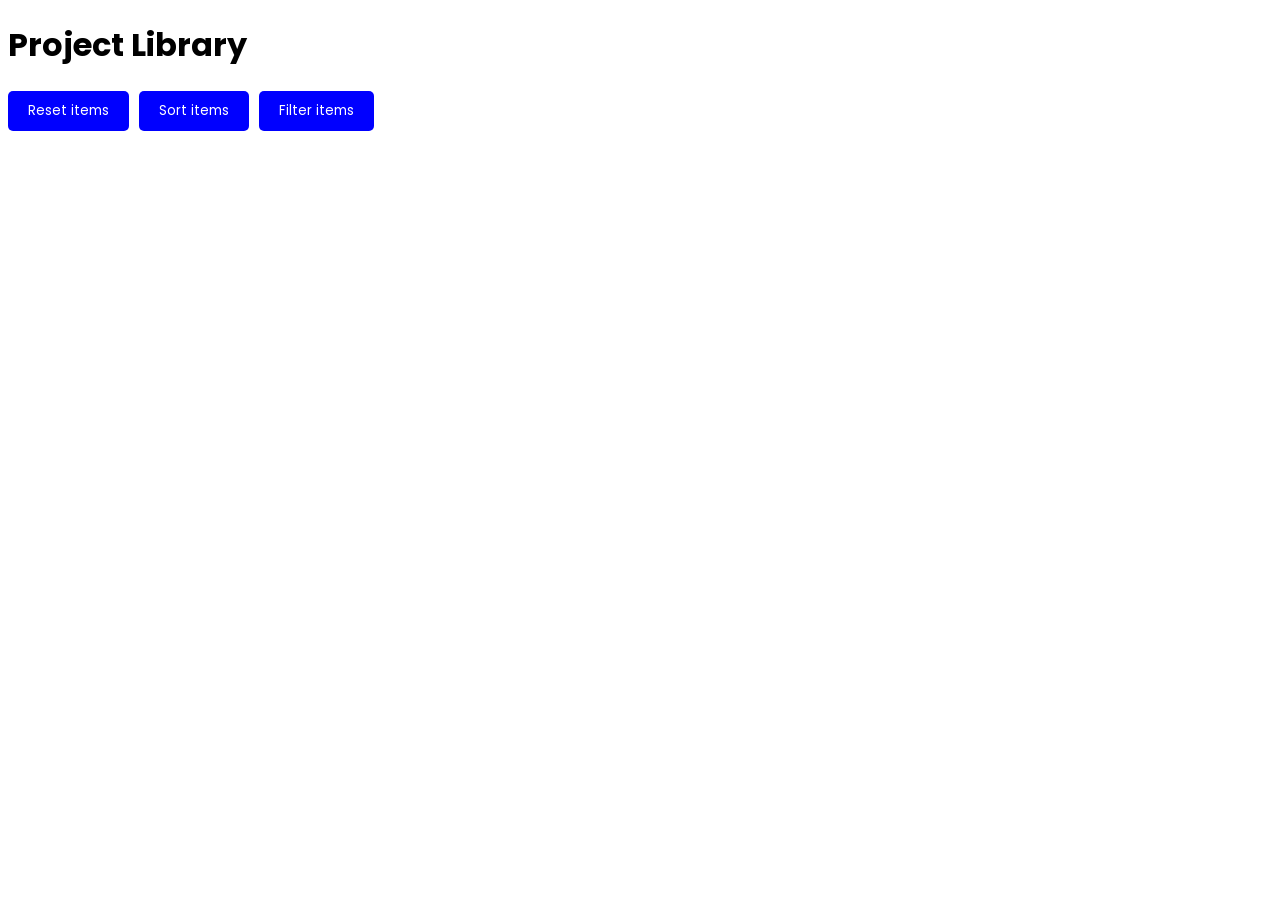
==== index.html @ eaef2f49 "Initial commit" ====
<!DOCTYPE html>
<html lang="en">

<head>
  <meta charset="UTF-8">
  <meta
    name="viewport"
    content="width=device-width, initial-scale=1.0"
  >
  <link
    rel="stylesheet"
    href="style.css"
  >
  <link
    rel="preconnect"
    href="https://fonts.googleapis.com"
  >
  <link
    rel="preconnect"
    href="https://fonts.gstatic.com"
    crossorigin
  >
  <link
    href="https://fonts.googleapis.com/css2?family=Poppins:ital,wght@0,100;0,200;0,300;0,400;0,500;0,600;0,700;0,800;0,900;1,100;1,200;1,300;1,400;1,500;1,600;1,700;1,800;1,900&display=swap"
    rel="stylesheet"
  >
  <title>Project Library</title>
</head>

<body>
  <h1>Project Library</h1>
  <div class="buttons">
    <button id="resetButton">Reset items</button>
    <button id="sortButton">Sort items</button>
    <button id="filterButton">Filter items</button>
  </div>
  <section
    class="library"
    id="library"
  ></section>
  <script src="script.js"></script>
</body>

</html>
---- style.css ----
body, button {
  font-family: "Poppins", sans-serif;
}

.buttons {
  display: flex;
  gap: 10px;
  margin-bottom: 20px;
}

button {
  padding: 10px 20px;
  border: none;
  background: blue;
  border-radius: 5px;
  color: white;
  cursor: pointer;
}

.library {
  display: flex;
  flex-wrap: wrap;
  gap: 20px;
}

.library .item {
  border: 1px solid blue;
  border-radius: 20px;
  width: 250px;
  display: flex;
  flex-direction: column;
  padding: 20px;
}

.library .item p {
  margin: 4px;
}

.item img, .item img {
  width: 200px;
  height: 200px;
  object-fit: cover;
  margin-top: auto;
}
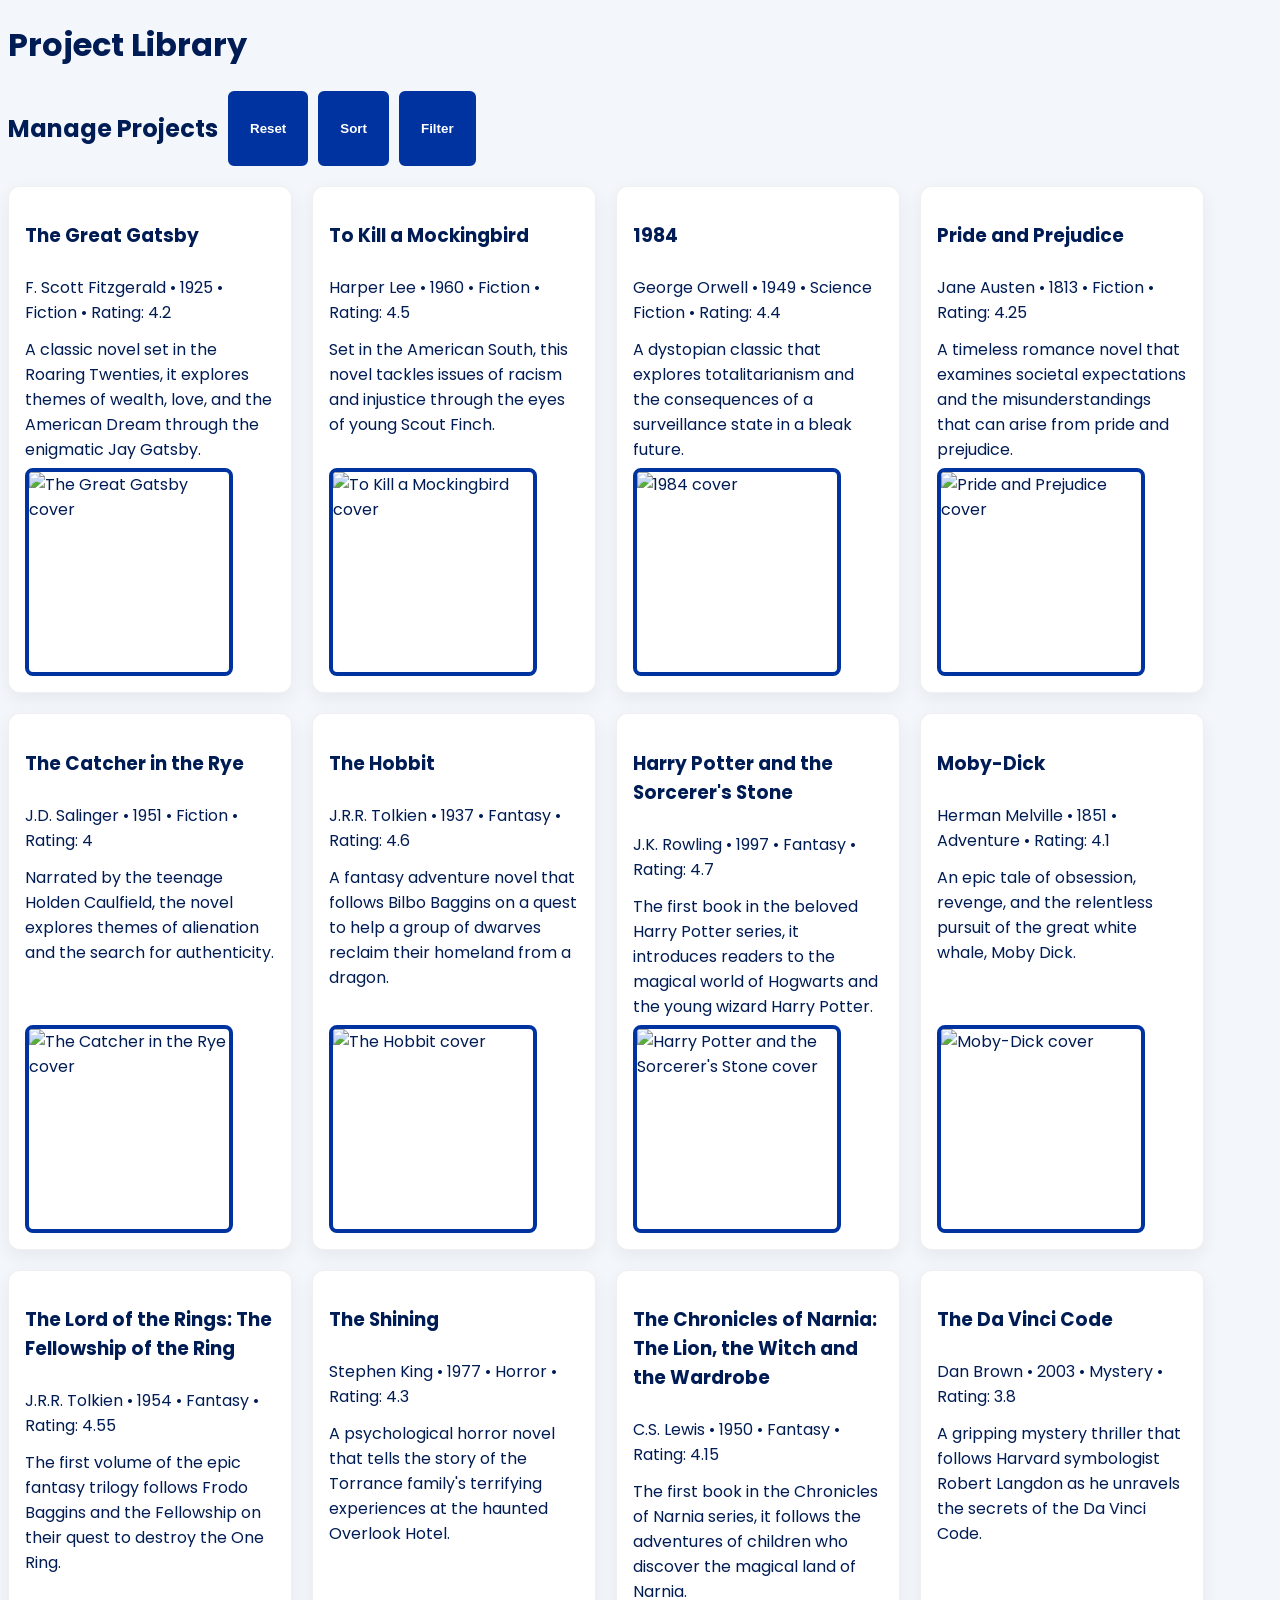
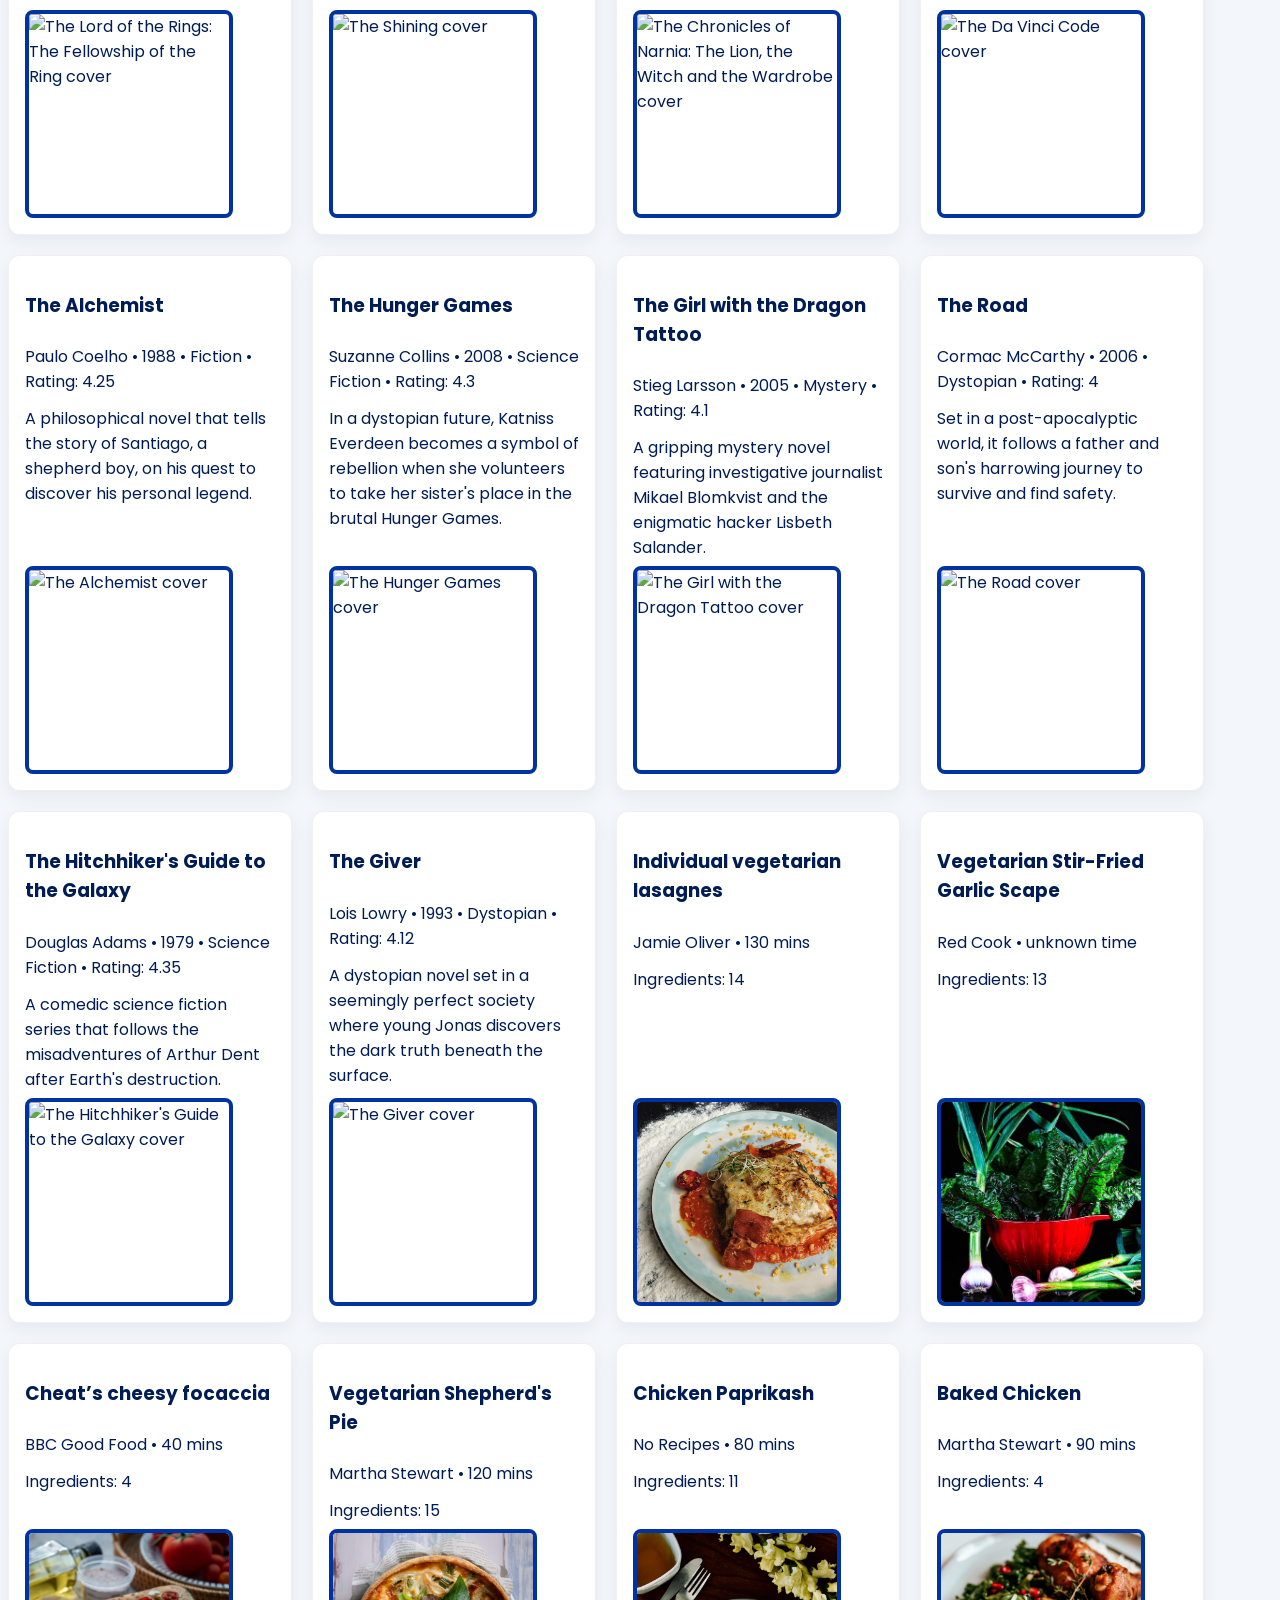
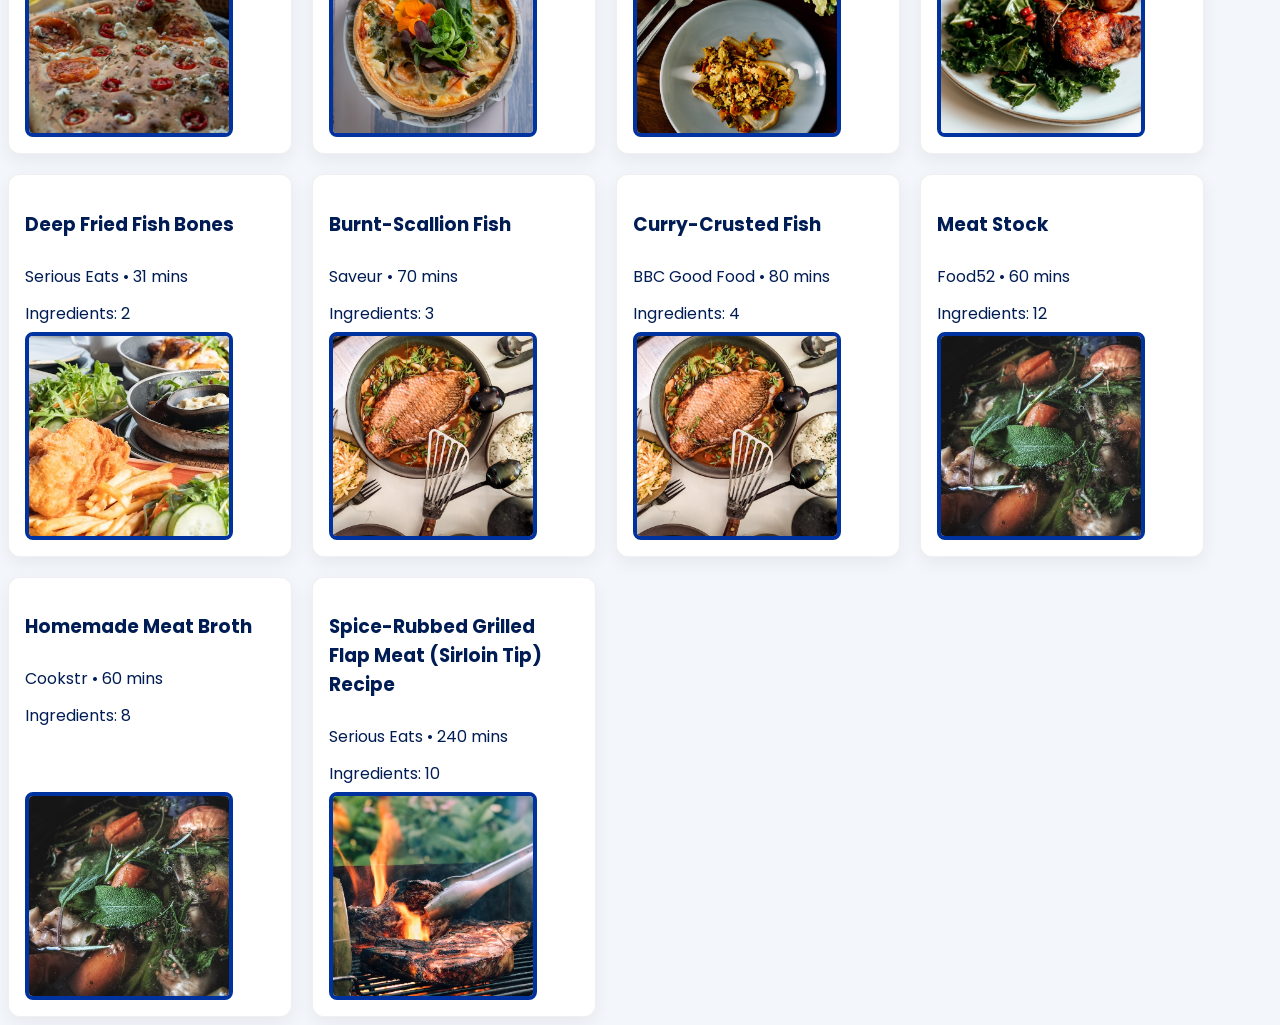
==== commit 7a31822d: "I changed the layout using AI features. Changes the theme, added some logic, updated the buttons." ====
--- a/index.html
+++ b/index.html
@@ -30,9 +30,10 @@
 <body>
   <h1>Project Library</h1>
   <div class="buttons">
-    <button id="resetButton">Reset items</button>
-    <button id="sortButton">Sort items</button>
-    <button id="filterButton">Filter items</button>
+    <h2>Manage Projects</h2>
+    <button id="resetButton">Reset</button>
+    <button id="sortButton">Sort</button>
+    <button id="filterButton">Filter</button>
   </div>
   <section
     class="library"
--- a/style.css
+++ b/style.css
@@ -1,5 +1,15 @@
+:root {
+  --pompey-blue: #0033A0;
+  --pompey-dark: #001C54;
+  --pompey-accent: #D7263D;
+  --pompey-white: #ffffff;
+  --pompey-muted: #f3f6fb;
+}
+
 body, button {
   font-family: "Poppins", sans-serif;
+  background: var(--pompey-muted);
+  color: var(--pompey-dark);
 }
 
 .buttons {
@@ -10,11 +20,18 @@
 
 button {
   padding: 10px 20px;
-  border: none;
-  background: blue;
-  border-radius: 5px;
-  color: white;
+  border: 2px solid var(--pompey-blue);
+  background: var(--pompey-blue);
+  border-radius: 6px;
+  color: var(--pompey-white);
   cursor: pointer;
+  font-weight: 600;
+  transition: background .15s ease, transform .08s ease;
+}
+
+button:hover {
+  background: var(--pompey-dark);
+  transform: translateY(-1px);
 }
 
 .library {
@@ -24,16 +41,18 @@
 }
 
 .library .item {
-  border: 1px solid blue;
-  border-radius: 20px;
+  border: 1px solid rgba(0,0,0,0.06);
+  border-radius: 12px;
   width: 250px;
   display: flex;
   flex-direction: column;
-  padding: 20px;
+  padding: 16px;
+  background: var(--pompey-white);
+  box-shadow: 0 6px 18px rgba(0,0,0,0.06);
 }
 
 .library .item p {
-  margin: 4px;
+  margin: 6px 0;
 }
 
 .item img, .item img {
@@ -41,4 +60,37 @@
   height: 200px;
   object-fit: cover;
   margin-top: auto;
+  border-radius: 8px;
+  border: 4px solid var(--pompey-blue);
+}
+
+/* Links and accents */
+a {
+  color: var(--pompey-blue);
+  text-decoration: none;
+}
+
+a:hover {
+  color: var(--pompey-accent);
+  text-decoration: underline;
+}
+
+/* Headings */
+h1, h2, h3 {
+  color: var(--pompey-dark);
+  font-weight: 700;
+}
+
+/* Header / hero */
+.site-header {
+  background: linear-gradient(90deg, var(--pompey-blue), var(--pompey-dark));
+  color: var(--pompey-white);
+  padding: 20px;
+  border-radius: 6px;
+}
+
+/* Small utility */
+.accent {
+  color: var(--pompey-accent);
+  font-weight: 700;
 }
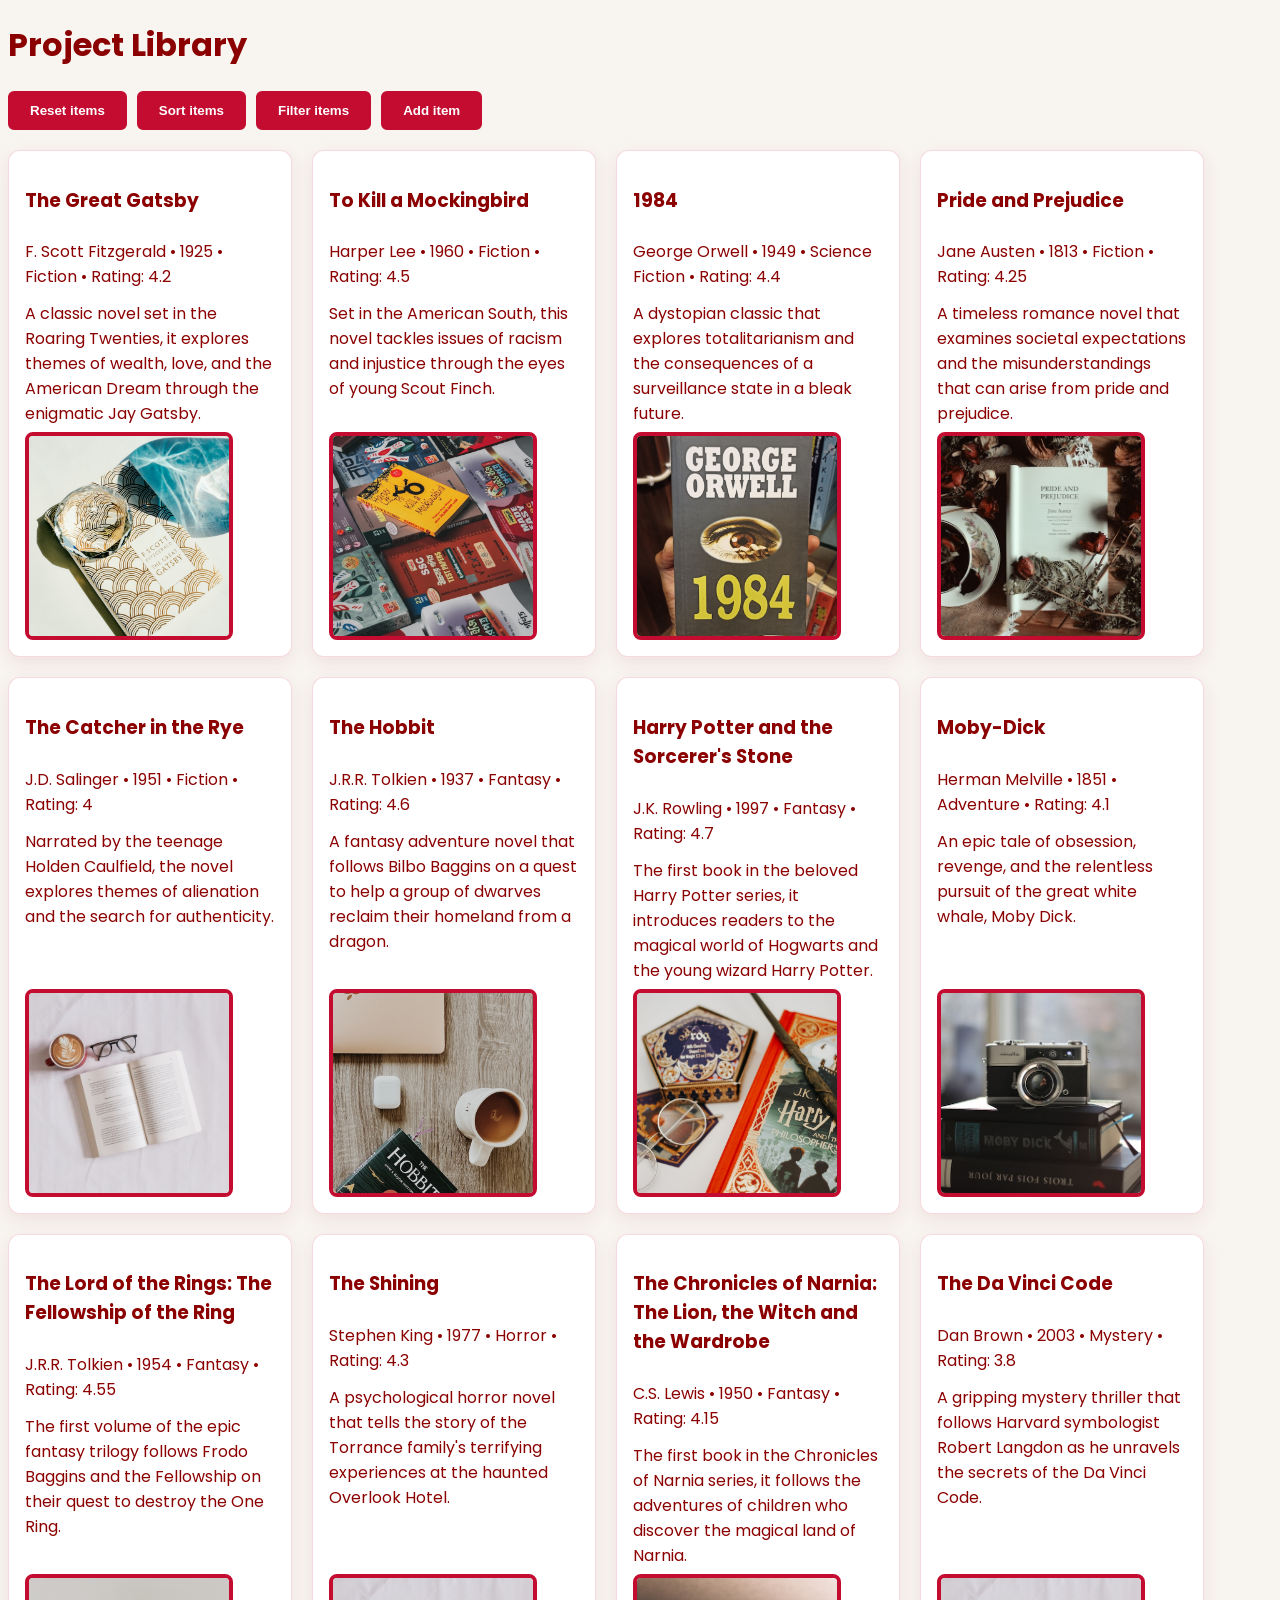
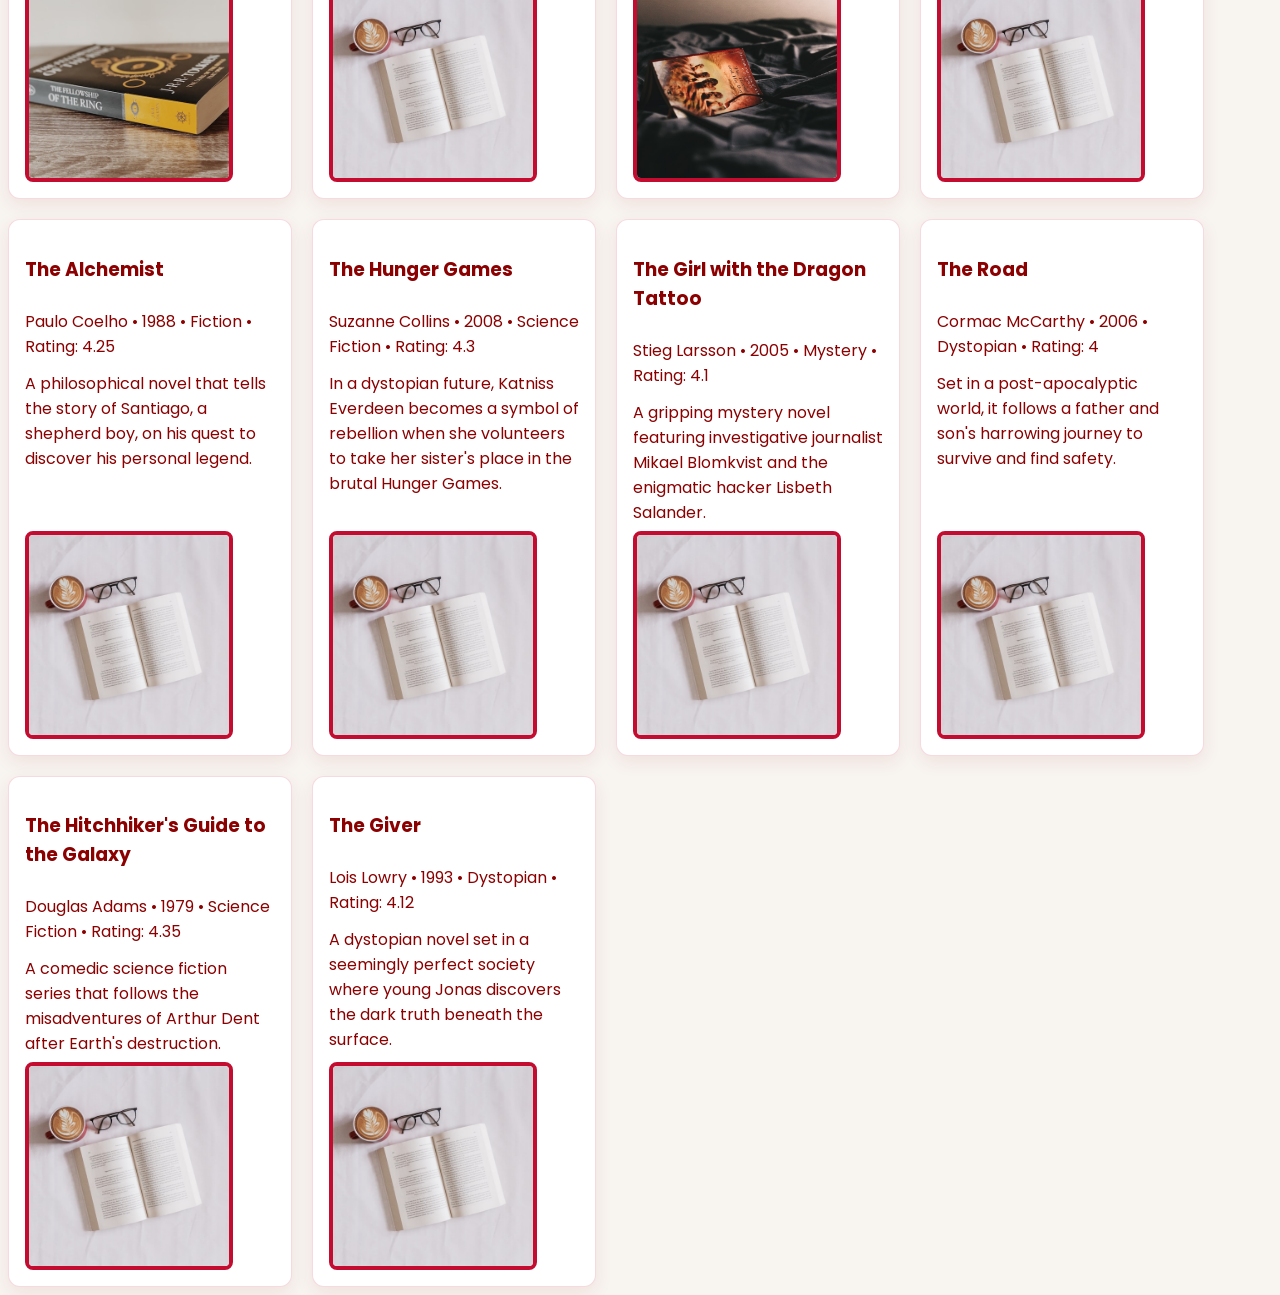
==== commit d9d02001: "Hello teamster" ====
--- a/index.html
+++ b/index.html
@@ -30,10 +30,10 @@
 <body>
   <h1>Project Library</h1>
   <div class="buttons">
-    <h2>Manage Projects</h2>
-    <button id="resetButton">Reset</button>
-    <button id="sortButton">Sort</button>
-    <button id="filterButton">Filter</button>
+    <button id="resetButton" class="hover-green">Reset items</button>
+    <button id="sortButton" class="hover-green">Sort items</button>
+    <button id="filterButton" class="hover-green">Filter items</button>
+    <button id="addButton" class="hover-green">Add item</button>
   </div>
   <section
     class="library"
--- a/style.css
+++ b/style.css
@@ -1,17 +1,25 @@
 :root {
-  --pompey-blue: #0033A0;
-  --pompey-dark: #001C54;
-  --pompey-accent: #D7263D;
-  --pompey-white: #ffffff;
-  --pompey-muted: #f3f6fb;
+  --liverpool-red: #C30C30;
+  --liverpool-dark-red: #8B0000;
+  --liverpool-gold: #F5B041;
+  --liverpool-white: #ffffff;
+  --liverpool-light: #f8f4f0;
 }
 
 body, button {
   font-family: "Poppins", sans-serif;
-  background: var(--pompey-muted);
-  color: var(--pompey-dark);
+  background: var(--liverpool-light);
+  color: var(--liverpool-dark-red);
 }
-
+button:hover {
+  background: var(--liverpool-dark-red);
+  transform: translateY(-1px);
+}
+.hover-green:hover {
+  background: var(--liverpool-gold);
+  color: var(--liverpool-dark-red);
+  border-color: var(--liverpool-gold);
+}
 .buttons {
   display: flex;
   gap: 10px;
@@ -20,17 +28,17 @@
 
 button {
   padding: 10px 20px;
-  border: 2px solid var(--pompey-blue);
-  background: var(--pompey-blue);
+  border: 2px solid var(--liverpool-red);
+  background: var(--liverpool-red);
   border-radius: 6px;
-  color: var(--pompey-white);
+  color: var(--liverpool-white);
   cursor: pointer;
   font-weight: 600;
   transition: background .15s ease, transform .08s ease;
 }
 
 button:hover {
-  background: var(--pompey-dark);
+  background: var(--liverpool-dark-red);
   transform: translateY(-1px);
 }
 
@@ -41,14 +49,14 @@
 }
 
 .library .item {
-  border: 1px solid rgba(0,0,0,0.06);
+  border: 1px solid rgba(195,12,48,0.15);
   border-radius: 12px;
   width: 250px;
   display: flex;
   flex-direction: column;
   padding: 16px;
-  background: var(--pompey-white);
-  box-shadow: 0 6px 18px rgba(0,0,0,0.06);
+  background: var(--liverpool-white);
+  box-shadow: 0 6px 18px rgba(139,0,0,0.08);
 }
 
 .library .item p {
@@ -61,36 +69,37 @@
   object-fit: cover;
   margin-top: auto;
   border-radius: 8px;
-  border: 4px solid var(--pompey-blue);
+  border: 4px solid var(--liverpool-red);
 }
 
 /* Links and accents */
 a {
-  color: var(--pompey-blue);
+  color: var(--liverpool-red);
   text-decoration: none;
 }
 
 a:hover {
-  color: var(--pompey-accent);
+  color: var(--liverpool-gold);
   text-decoration: underline;
 }
 
 /* Headings */
 h1, h2, h3 {
-  color: var(--pompey-dark);
+  color: var(--liverpool-dark-red);
   font-weight: 700;
 }
 
 /* Header / hero */
 .site-header {
-  background: linear-gradient(90deg, var(--pompey-blue), var(--pompey-dark));
-  color: var(--pompey-white);
+  background: linear-gradient(90deg, var(--liverpool-red), var(--liverpool-dark-red));
+  color: var(--liverpool-white);
   padding: 20px;
   border-radius: 6px;
+  border-top: 4px solid var(--liverpool-gold);
 }
 
 /* Small utility */
 .accent {
-  color: var(--pompey-accent);
+  color: var(--liverpool-gold);
   font-weight: 700;
 }
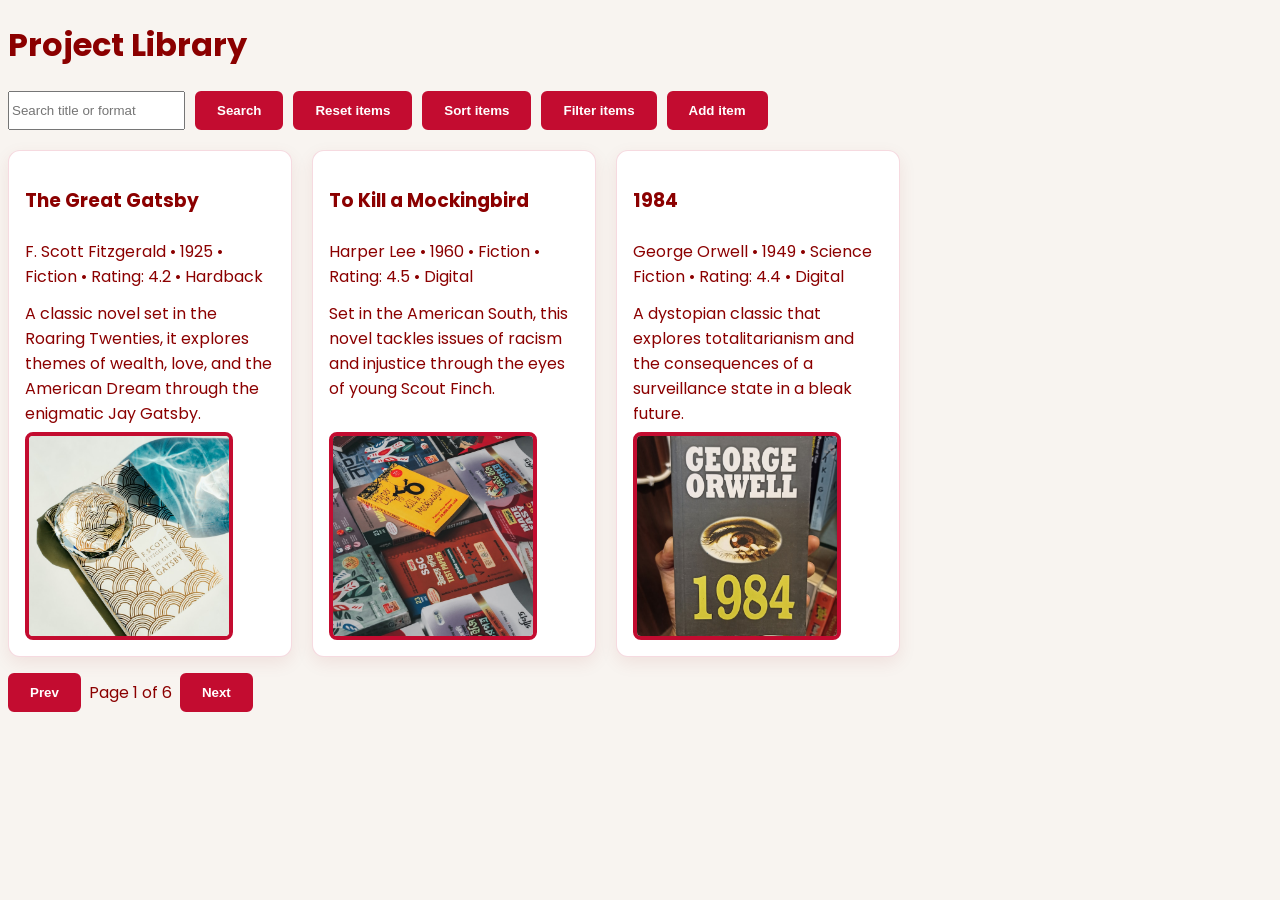
==== commit 36f8e964: "Added a few features to test what we can do." ====
--- a/index.html
+++ b/index.html
@@ -30,6 +30,8 @@
 <body>
   <h1>Project Library</h1>
   <div class="buttons">
+    <input id="searchInput" type="search" placeholder="Search title or format" aria-label="Search books" />
+    <button id="searchButton" type="button">Search</button>
     <button id="resetButton" class="hover-green">Reset items</button>
     <button id="sortButton" class="hover-green">Sort items</button>
     <button id="filterButton" class="hover-green">Filter items</button>
